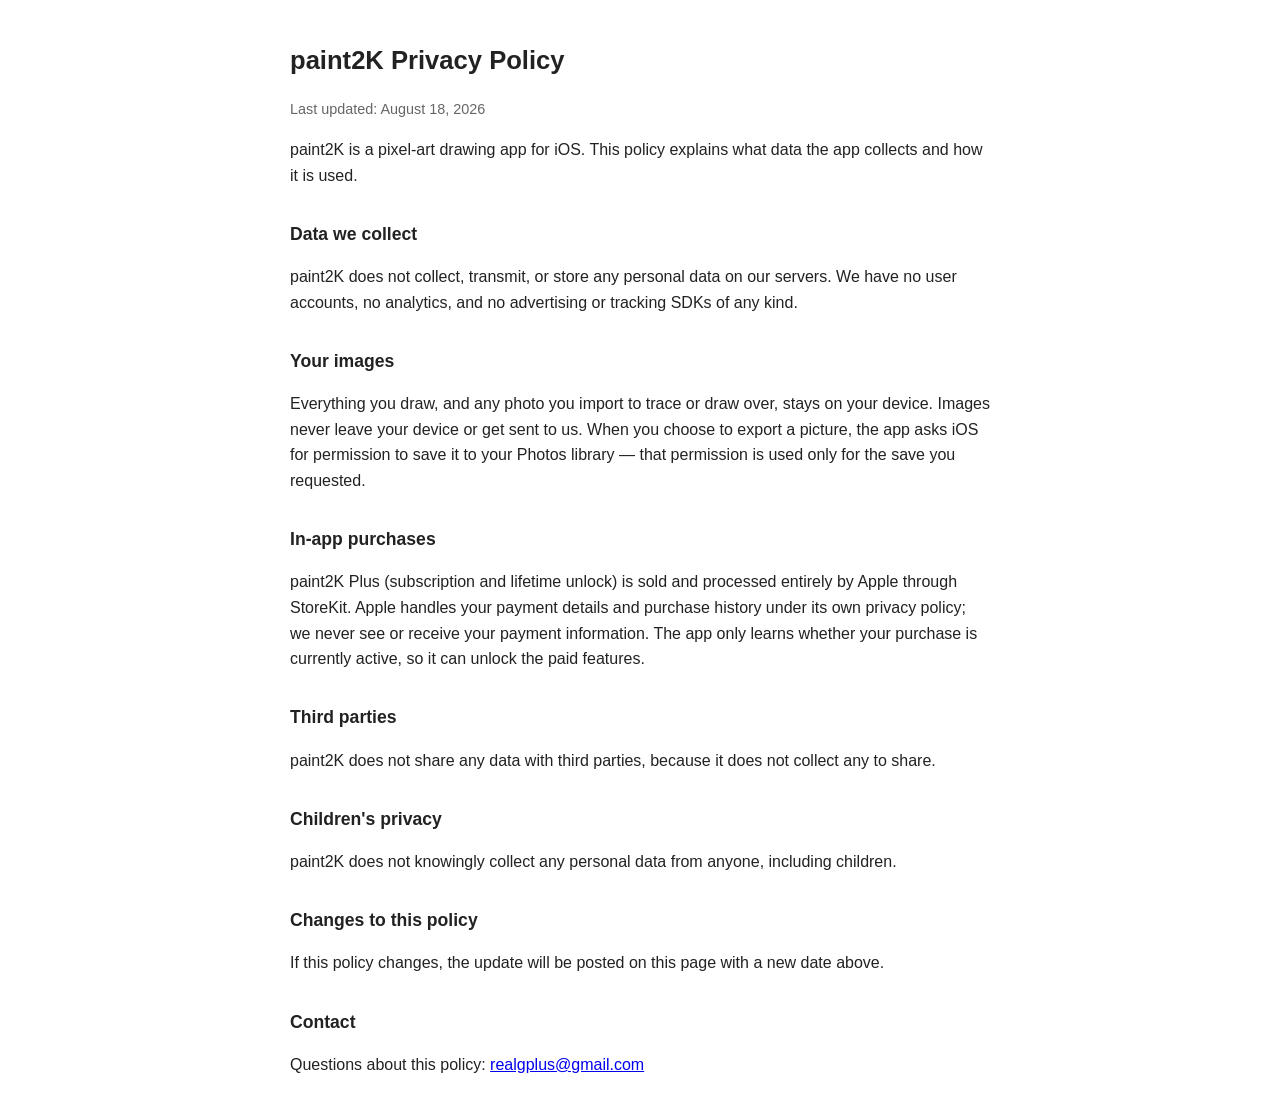
==== privacy.html @ 6d6b1f9c "Add privacy policy page" ====
<!DOCTYPE html>
<html lang="en">
<head>
<meta charset="utf-8">
<title>paint2K Privacy Policy</title>
<meta name="viewport" content="width=device-width, initial-scale=1">
<style>
  body { font-family: -apple-system, BlinkMacSystemFont, "Segoe UI", sans-serif; max-width: 700px; margin: 40px auto; padding: 0 20px; line-height: 1.6; color: #222; }
  h1 { font-size: 1.6em; }
  h2 { font-size: 1.1em; margin-top: 1.8em; }
  .updated { color: #666; font-size: 0.9em; }
</style>
</head>
<body>
<h1>paint2K Privacy Policy</h1>
<p class="updated">Last updated: August 18, 2026</p>

<p>paint2K is a pixel-art drawing app for iOS. This policy explains what data the app
collects and how it is used.</p>

<h2>Data we collect</h2>
<p>paint2K does not collect, transmit, or store any personal data on our servers. We have
no user accounts, no analytics, and no advertising or tracking SDKs of any kind.</p>

<h2>Your images</h2>
<p>Everything you draw, and any photo you import to trace or draw over, stays on your
device. Images never leave your device or get sent to us. When you choose to export a
picture, the app asks iOS for permission to save it to your Photos library — that
permission is used only for the save you requested.</p>

<h2>In-app purchases</h2>
<p>paint2K Plus (subscription and lifetime unlock) is sold and processed entirely by
Apple through StoreKit. Apple handles your payment details and purchase history under
its own privacy policy; we never see or receive your payment information. The app only
learns whether your purchase is currently active, so it can unlock the paid features.</p>

<h2>Third parties</h2>
<p>paint2K does not share any data with third parties, because it does not collect any
to share.</p>

<h2>Children's privacy</h2>
<p>paint2K does not knowingly collect any personal data from anyone, including
children.</p>

<h2>Changes to this policy</h2>
<p>If this policy changes, the update will be posted on this page with a new date
above.</p>

<h2>Contact</h2>
<p>Questions about this policy: <a href="mailto:realgplus@gmail.com">realgplus@gmail.com</a></p>
</body>
</html>
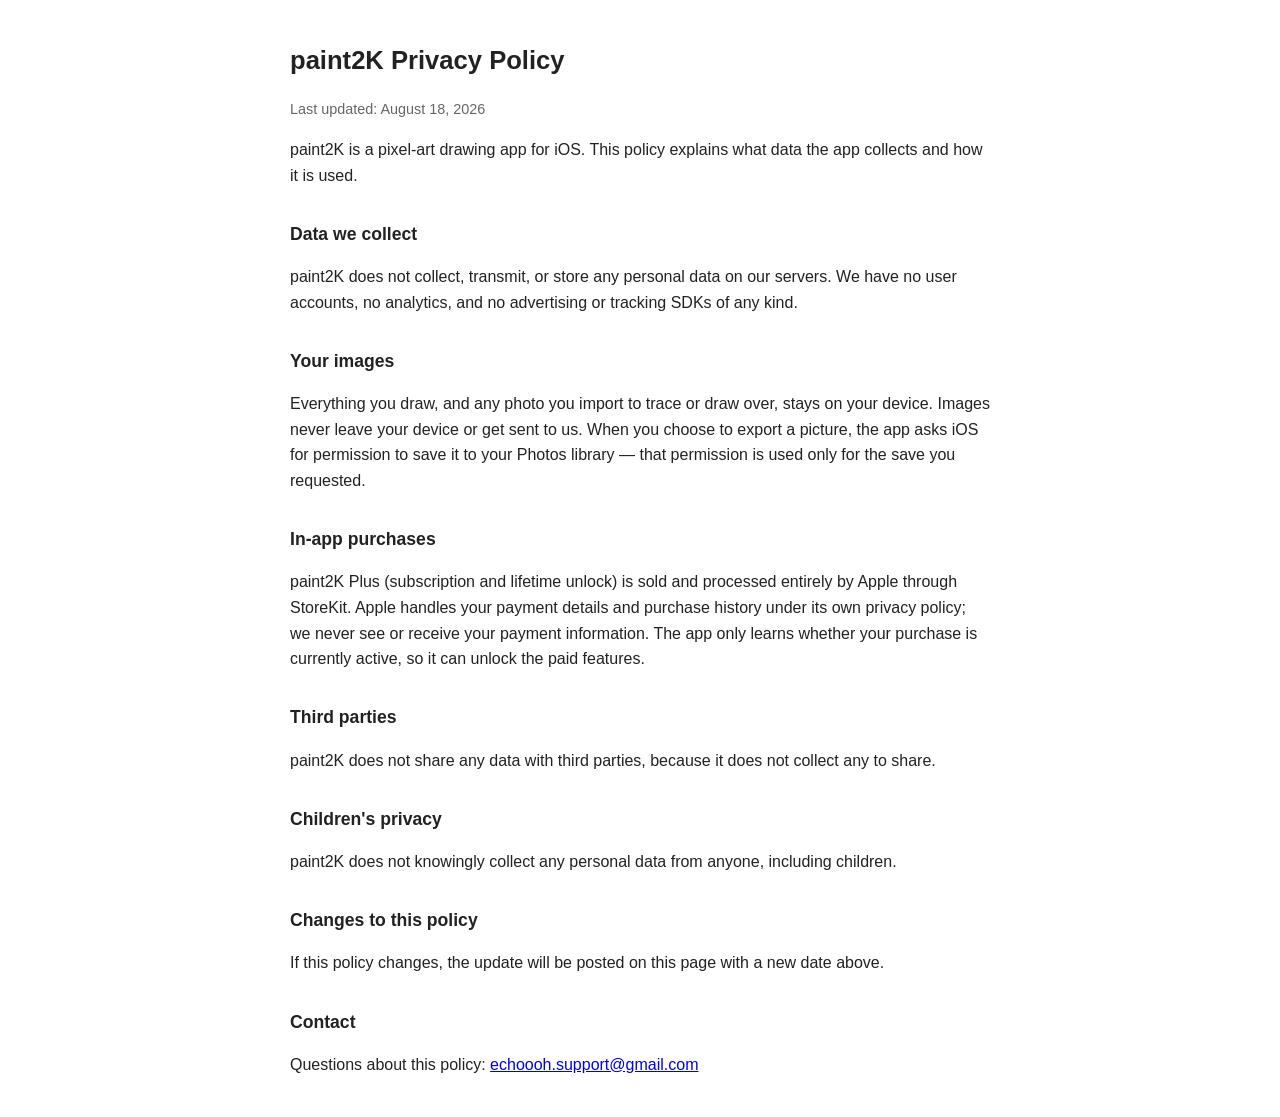
==== commit d7a0d1ce: "Use support email instead of personal email" ====
--- a/privacy.html
+++ b/privacy.html
@@ -47,6 +47,6 @@
 above.</p>
 
 <h2>Contact</h2>
-<p>Questions about this policy: <a href="mailto:realgplus@gmail.com">realgplus@gmail.com</a></p>
+<p>Questions about this policy: <a href="mailto:echoooh.support@gmail.com">echoooh.support@gmail.com</a></p>
 </body>
 </html>
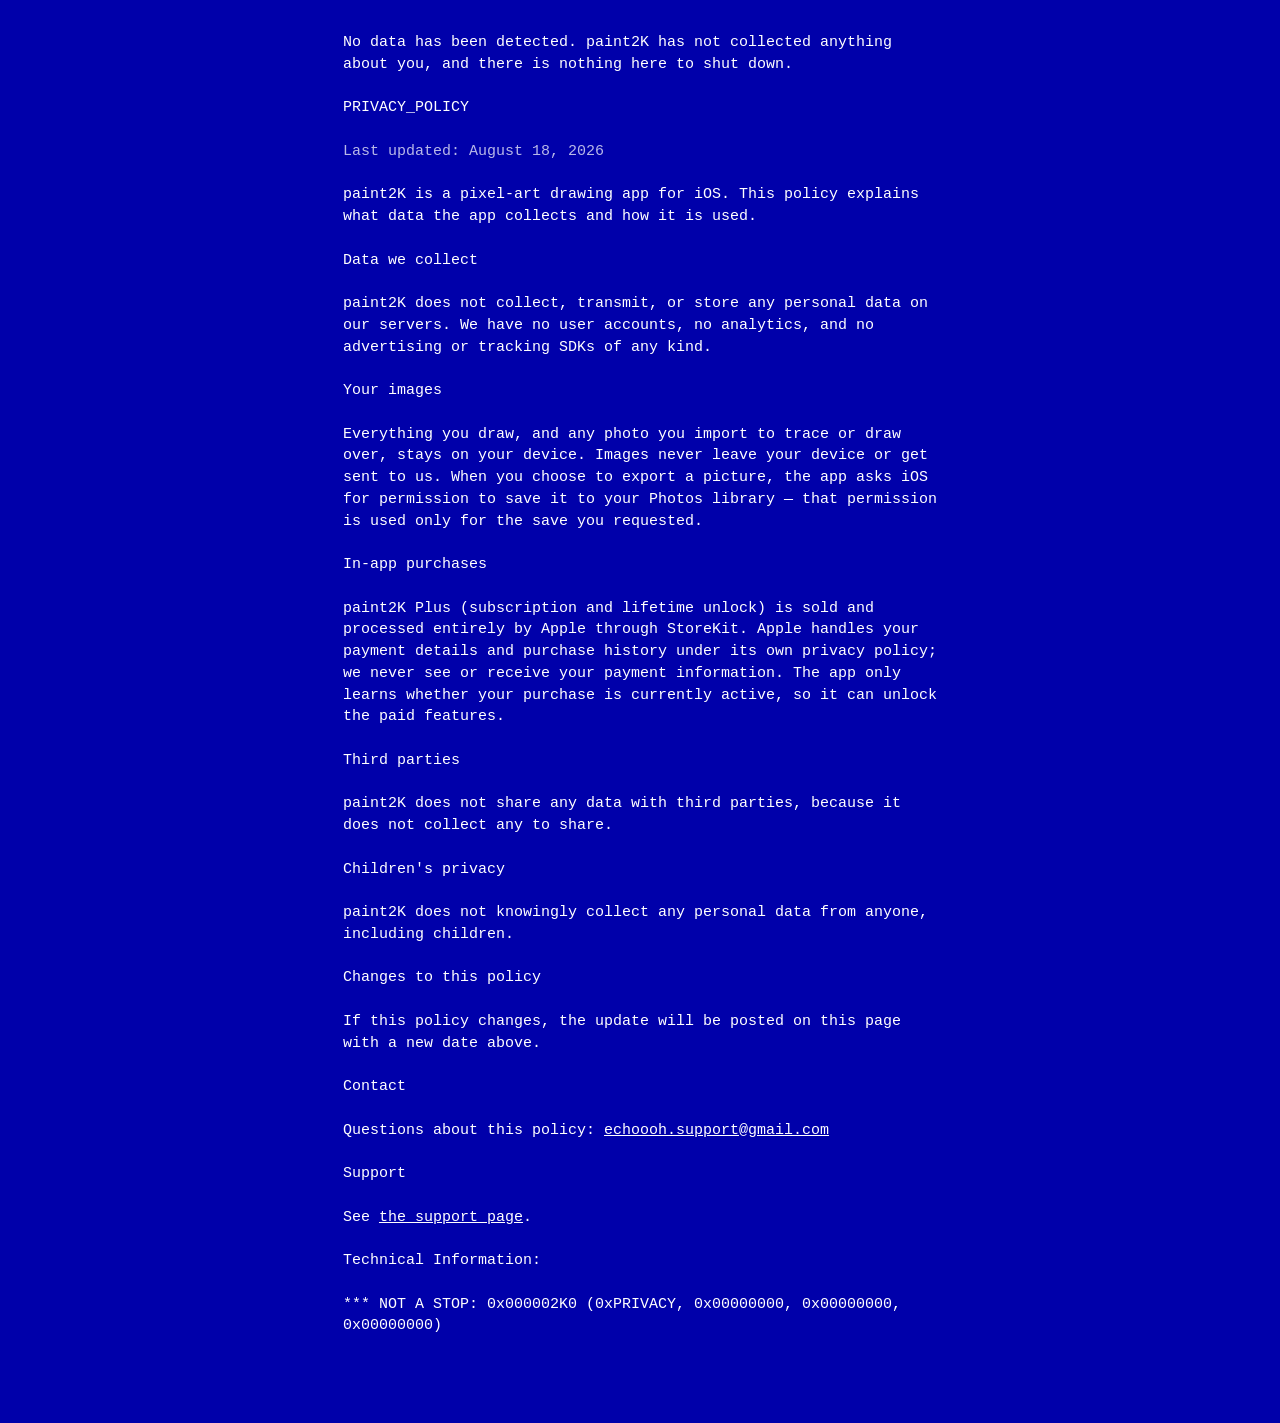
==== commit 83a4bd7f: "Dress the legal pages as the blue screen The three pages were plain white system-font documents sitt" ====
--- a/privacy.html
+++ b/privacy.html
@@ -2,51 +2,55 @@
 <html lang="en">
 <head>
 <meta charset="utf-8">
+<meta name="viewport" content="width=device-width, initial-scale=1">
 <title>paint2K Privacy Policy</title>
-<meta name="viewport" content="width=device-width, initial-scale=1">
-<style>
-  body { font-family: -apple-system, BlinkMacSystemFont, "Segoe UI", sans-serif; max-width: 700px; margin: 40px auto; padding: 0 20px; line-height: 1.6; color: #222; }
-  h1 { font-size: 1.6em; }
-  h2 { font-size: 1.1em; margin-top: 1.8em; }
-  .updated { color: #666; font-size: 0.9em; }
-</style>
+<link rel="stylesheet" href="style.css">
 </head>
 <body>
-<h1>paint2K Privacy Policy</h1>
+<main>
+<p>No data has been detected. paint2K has not collected anything about you, and there is nothing here to shut down.</p>
+
+<h1>PRIVACY_POLICY</h1>
+
 <p class="updated">Last updated: August 18, 2026</p>
 
-<p>paint2K is a pixel-art drawing app for iOS. This policy explains what data the app
-collects and how it is used.</p>
+<p>paint2K is a pixel-art drawing app for iOS. This policy explains what data the app collects and how it is used.</p>
 
 <h2>Data we collect</h2>
-<p>paint2K does not collect, transmit, or store any personal data on our servers. We have
-no user accounts, no analytics, and no advertising or tracking SDKs of any kind.</p>
+
+<p>paint2K does not collect, transmit, or store any personal data on our servers. We have no user accounts, no analytics, and no advertising or tracking SDKs of any kind.</p>
 
 <h2>Your images</h2>
-<p>Everything you draw, and any photo you import to trace or draw over, stays on your
-device. Images never leave your device or get sent to us. When you choose to export a
-picture, the app asks iOS for permission to save it to your Photos library — that
-permission is used only for the save you requested.</p>
+
+<p>Everything you draw, and any photo you import to trace or draw over, stays on your device. Images never leave your device or get sent to us. When you choose to export a picture, the app asks iOS for permission to save it to your Photos library — that permission is used only for the save you requested.</p>
 
 <h2>In-app purchases</h2>
-<p>paint2K Plus (subscription and lifetime unlock) is sold and processed entirely by
-Apple through StoreKit. Apple handles your payment details and purchase history under
-its own privacy policy; we never see or receive your payment information. The app only
-learns whether your purchase is currently active, so it can unlock the paid features.</p>
+
+<p>paint2K Plus (subscription and lifetime unlock) is sold and processed entirely by Apple through StoreKit. Apple handles your payment details and purchase history under its own privacy policy; we never see or receive your payment information. The app only learns whether your purchase is currently active, so it can unlock the paid features.</p>
 
 <h2>Third parties</h2>
-<p>paint2K does not share any data with third parties, because it does not collect any
-to share.</p>
+
+<p>paint2K does not share any data with third parties, because it does not collect any to share.</p>
 
 <h2>Children's privacy</h2>
-<p>paint2K does not knowingly collect any personal data from anyone, including
-children.</p>
+
+<p>paint2K does not knowingly collect any personal data from anyone, including children.</p>
 
 <h2>Changes to this policy</h2>
-<p>If this policy changes, the update will be posted on this page with a new date
-above.</p>
+
+<p>If this policy changes, the update will be posted on this page with a new date above.</p>
 
 <h2>Contact</h2>
+
 <p>Questions about this policy: <a href="mailto:echoooh.support@gmail.com">echoooh.support@gmail.com</a></p>
+
+<h2>Support</h2>
+
+<p>See <a href="support.html">the support page</a>.</p>
+
+<p>Technical Information:</p>
+
+<p>*** NOT A STOP: 0x000002K0 (0xPRIVACY, 0x00000000, 0x00000000, 0x00000000)</p>
+</main>
 </body>
 </html>
--- a/style.css
+++ b/style.css
@@ -0,0 +1,67 @@
+/* The XP stop screen, as a stylesheet. Every page here shares it so the three of them read
+   as one screen the reader is paging through rather than three documents. */
+
+html {
+  background: #0000AA;
+  /* The blue screen filled the display. On a phone the safe-area bands should be blue too,
+     not white, so the background lives on html rather than on a centred card. */
+  -webkit-text-size-adjust: 100%;
+}
+
+body {
+  margin: 0;
+  background: #0000AA;
+  color: #FFFFFF;
+  /* Lucida Console is the face the XP stop screen actually used. The fallbacks are the
+     nearest fixed-pitch faces on machines that never shipped it. */
+  font-family: "Lucida Console", "Lucida Sans Typewriter", Consolas, Menlo, monospace;
+  font-size: 15px;
+  line-height: 1.45;
+  /* No anti-aliasing softening: the original was a text-mode framebuffer. */
+  -webkit-font-smoothing: none;
+  font-smooth: never;
+}
+
+main {
+  max-width: 66ch;
+  margin: 0 auto;
+  padding: 32px 20px 64px;
+}
+
+/* The original wrapped at a fixed 78 columns. A phone cannot honour that, so the copy is
+   authored as flowing paragraphs and the measure above does the wrapping instead — hard
+   newlines in the markup would wrap twice and come out ragged. */
+p {
+  margin: 0 0 1.45em;
+}
+
+/* The screen had one weight, one size and one colour: headings differ from body text only
+   by the caps on the stop code. */
+h1, h2 {
+  font: inherit;
+  margin: 0 0 1.45em;
+}
+
+h1 { text-transform: uppercase; }
+
+a {
+  color: #FFFFFF;
+  text-decoration: underline;
+  word-break: break-word;
+}
+
+a:hover, a:focus { background: #FFFFFF; color: #0000AA; outline: none; }
+
+ul { margin: 0 0 1.45em; padding-left: 2ch; list-style: none; }
+li { margin: 0; }
+li::before { content: "* "; }
+
+/* The line under the title on the privacy page. Dimmer than the body, still legible on the
+   blue — the XP screen's own secondary text was the same white, so this is as far from it
+   as the palette goes. */
+.updated { color: #B8B8E8; }
+
+@media (max-width: 480px) {
+  body { font-size: 13px; }
+  main { padding: 20px 14px 48px; }
+}
